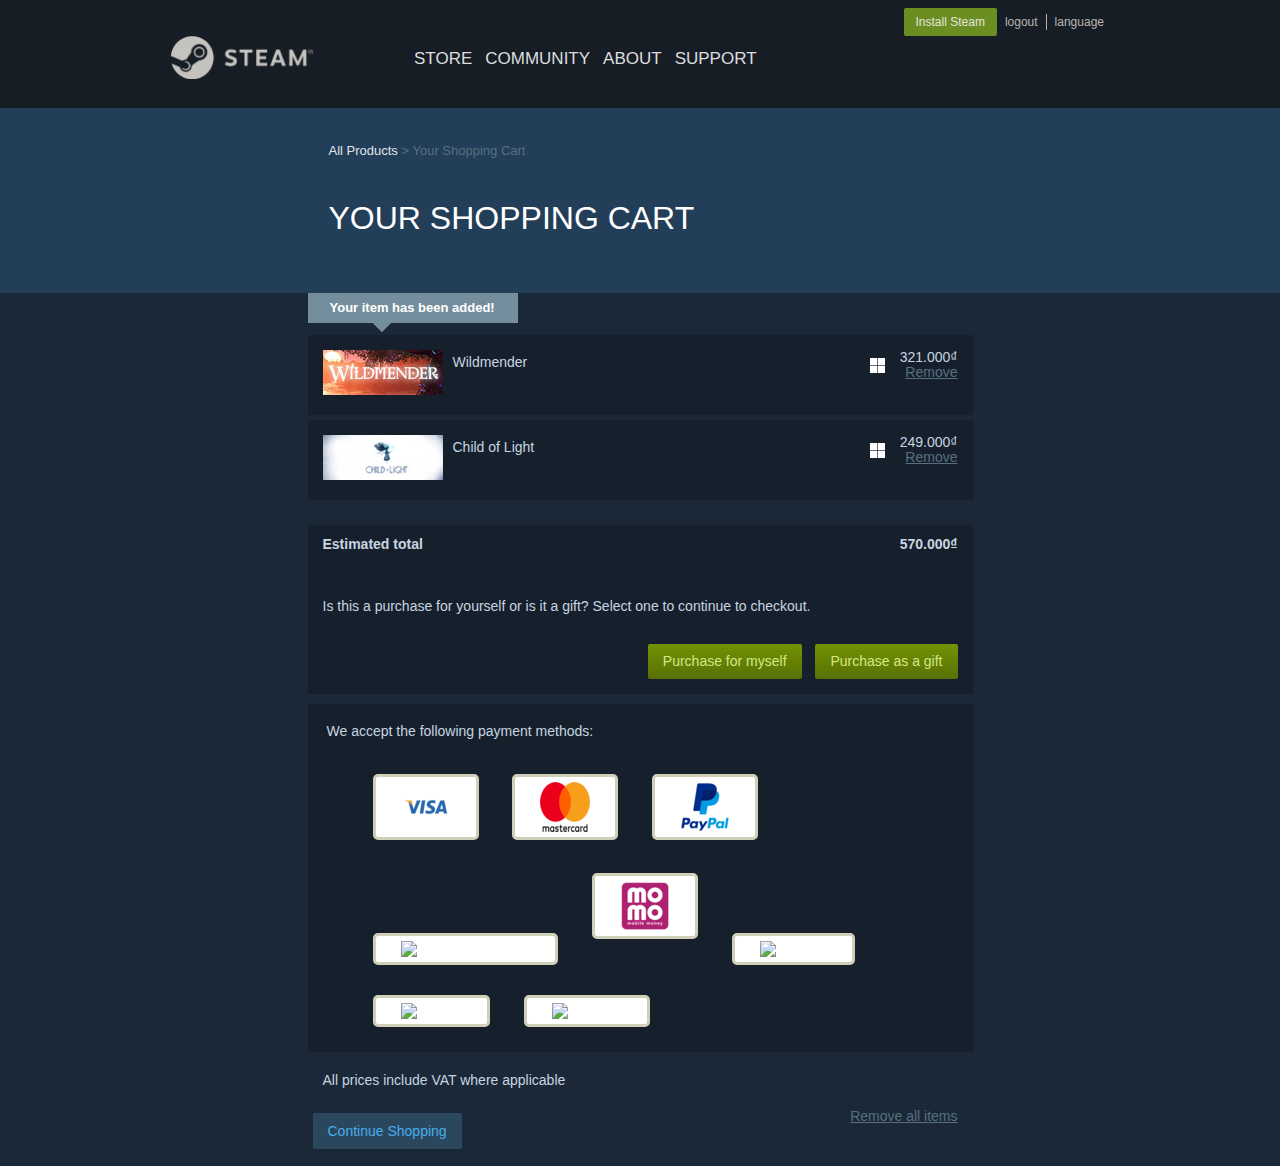
==== cart.html @ ac9cc778 "Add responsive design to Cart" ====
<!DOCTYPE html>
<html lang="en">
    <head>
        <meta charset="UTF-8">
        <meta name="viewport" content="width=device-width, initial-scale=1.0">
        <title>Cart page</title>
        <link rel="stylesheet" href="./assets/styles/reset.css">
        <link rel="stylesheet" href="./assets/styles/cart-style.css">
        <link rel="stylesheet" href="https://store.cloudflare.steamstatic.com/public/shared/css/motiva_sans.css?v=2C1Oh9QFVTyK&amp;l=english&amp;_cdn=cloudflare" type="text/css">
        <script src="./assets/src/scripts.js"></script>
    </head>
    <body>
        <header class="header">
            <!-- Global header -->
            <div class="global-header">
                <div class="container">
                    <div class="global-header-wrap">
                        <!-- Global header logo -->
                        <a href="/"><img src="assets/images/logo.png" alt="steam-logo" class="global-header__logo"/></a>
                        <!-- Header More -->
                        <button class="header-more js-toggle" toggle-target="#global-nav">
                            <img src="./assets/images/header_menu_hamburger.png" alt=""/>
                        </button>
                        <!-- Global header nav -->
                        <nav class="global-nav hide" id="global-nav">
                            <ul class="global-nav-list">
                                <!-- Store item -->
                                <li class="global-nav-item mobile">
                                    <a class="global-nav-item__header" href="#">LOGOUT</a>
                                </li>
                
                                <li class="global-nav-item">
                                    <a class="global-nav-item__header" href="#">STORE</a>
                                    <ul class="global-nav-submenu">
                                        <li><a class="global-nav-submenu-item" href="">Home</a></li>
                                        <li><a class="global-nav-submenu-item" href="">Discovery Queue</a></li>
                                        <li><a class="global-nav-submenu-item" href="">Wishlist</a></li>
                                        <li><a class="global-nav-submenu-item" href="">Points Shop</a></li>
                                        <li><a class="global-nav-submenu-item" href="">News</a></li>
                                        <li><a class="global-nav-submenu-item" href="">Stats</a></li>
                                    </ul>
                                </li>
                
                                <!-- Community item -->
                                <li class="global-nav-item">
                                    <a class="global-nav-item__header" href="#">COMMUNITY</a>
                                    <ul class="global-nav-submenu">
                                        <li><a class="global-nav-submenu-item" href="">Home</a></li>
                                        <li><a class="global-nav-submenu-item" href="">Discussion</a></li>
                                        <li><a class="global-nav-submenu-item" href="">Work Shop</a></li>
                                        <li><a class="global-nav-submenu-item" href="">Market</a></li>
                                        <li><a class="global-nav-submenu-item" href="">Broadcasts</a></li>
                                    </ul>
                                </li>
                
                                <!-- About item -->
                                <li class="global-nav-item"><a class="global-nav-item__header" href="#">ABOUT</a></li>
                
                                <!-- Support item -->
                                <li class="global-nav-item"><a class="global-nav-item__header" href="#">SUPPORT</a></li>
                            </ul>
                        </nav>
                        <div class="navbar__overlay js-toggle" toggle-target="#global-nav"></div>
            
                        <!-- Global header action  -->
                        <div class="global-header-action">
                            <div class="global-header-action-container">
                                <a class="global-header__install-btn global-header__btn" href="#">
                                    <i class="fa fa-download"></i> Install Steam
                                </a>
                                <a class="global-header__login-btn global-header__btn" href="#">logout</a>
                                <button class="global-header__language-btn global-header__btn">
                                    language <i class="fa fa-caret-down"></i>
                                </button>
                            </div>
                            <!-- <div class="language-popup">
                                <a class="language-popup-compoents" href=""
                                >简体中文 (Simplified Chinese)</a
                                >
                                <a class="language-popup-compoents" href=""
                                >日本語 (Japanese)</a
                                >
                                <a class="language-popup-compoents" href=""
                                >Русский (Russian)</a
                                >
                                <a class="language-popup-compoents" href=""
                                >Tiếng Việt (Vietnamese)</a
                                >
                            </div> -->
                        </div>
                    </div>
                </div>
            </div>
        </header>

        <main>
            <div class="page_content_header">
                <div class="breadcrumps_page_heading">
                    <div class="breadcrumps"><a href="#">All Products</a> &gt; Your Shopping Cart</div>
                    <h2 class="page_heading">Your Shopping Cart</h2>
                </div>
            </div>
            <div class="page_content_section">
                <div class="cart_status">
                    <div class="cart_status_message_area">
                        <div class="cart_status_message">Your item has been added!</div>
                        <div class="cart_status_message_arrow"></div>
                    </div> 
                </div>
                <div style="clear: left;"></div>
                <div class="checkout_content_box">
                    <div class="cart_item_list">
                        
                        <div class="cart_item">
                            <div class="cart_item_price">
                                <div class="price">321.000₫</div>
                                <a class="remove_link" href="javascript:console.log('Remove');">Remove</a>
                            </div>
                            <div class="cart_item_img">
                                <a href="#">
                                    <img src="./assets/images/game/wildmender.jpg" alt="Wildmender">
                                </a>
                            </div>
                            <div class="cart_item_desc">
                                <div class="cart_item_platform">
                                    <span class="win_platform_img"></span>
                                </div>
                                <a href="#">Wildmender</a><br>
                            </div>
                        </div>

                        <div class="cart_item">
                            <div class="cart_item_price">
                                <div class="price">249.000₫</div>
                                <a class="remove_link" href="javascript:console.log('Remove');">Remove</a>
                            </div>
                            <div class="cart_item_img">
                                <a href="#">
                                    <img src="./assets/images/game/child-of-light.jpg" alt="Child of Light">
                                </a>
                            </div>
                            <div class="cart_item_desc">
                                <div class="cart_item_platform">
                                    <span class="win_platform_img"></span>
                                </div>
                                <a href="#">Child of Light</a><br>
                            </div>
                        </div>

                    </div>
                    <div class="purchase_section">
                        <div class="cart_total">
                            <div class="cart_estimated_total_text">Estimated total</div>
                            <div id="cart_estimated_total" class="price">570.000₫</div>
                        </div>
                        <div class="cart_purchase_desc">
                            Is this a purchase for yourself or is it a gift? Select one to continue to checkout.
                        </div>
                        <div class="cart_purchase_button">
                            <a id="myself_purchase_button" href="javascript:console.log('Purchase');">
                                <span>Purchase for myself</span>
                            </a>
                            <a id="gift_purchase_button" href="javascript:console.log('Purchase');">
                                <span>Purchase as a gift</span>
                            </a>
                        </div>
                    </div>
                    <div class="payment_methods_section">
                        <div class="payment_methods_desc">We accept the following payment methods:</div>
                        <div class="payment_methods_img">
                            <img src="./assets/images/visa-logo.png" alt="Visa">
                            <img src="./assets/images/mastercard-logo.png" alt="Mastercard">
                            <img src="./assets/images/paypal-logo.png" alt="PayPal">
                            <img src="./assets/images/american-express-logo.png" alt="American Express">
                            <img src="./assets/images/momo-logo.png" alt="MoMo">
                            <img src="./assets/images/zalopay-logo.png" alt="ZaloPay">
                            <img src="./assets/images/vnpay-logo.png" alt="VNPAY">
                            <img src="./assets/images/discover-logo.png" alt="Discover">
                        </div>
                    </div>
                    <div class="cart_side_desc">All prices include VAT where applicable</div>
                    <div class="continue_shopping">
                        <a id="continue_shopping_button" href="#"><span>Continue Shopping</span></a>
                        <a class="remove_link" href="javascript:console.log('Remove');">Remove all items</a>
                    </div>
                </div>
            </div>
        </main>
    </body>
</html>
---- assets/styles/cart-style.css ----
* {
    box-sizing: border-box;
    -webkit-tap-highlight-color: rgba(0, 0, 0, 0);
    -webkit-tap-highlight-color: transparent;
}

:root {
    --primary-color: #1999ff;
    --background-color: #181a21;
    --primary-btn: linear-gradient(90deg, #06bfff 0%, #2d73ff 100%);
    --primary-btn-hover: linear-gradient(90deg, #06bfff 30%, #2d73ff 100%);
  
    --gradient-right: rgba(109, 38, 44, 0.301);
    --gradient-left: rgba(50, 255, 193, 0.103);
    --gradient-background: rgba(34, 35, 48, 0.93);
    --gradient-background-right: rgba(109, 38, 44, 0);
    --gradient-background-left: rgba(50, 255, 193, 0.103);
    --color-showcase-header: rgba(43, 45, 68, 0.93);
    --gradient-showcase-header-left: rgba(115, 173, 184, 0.247);
    --btn-background: rgba(43, 52, 68);
    --btn-background-hover: rgb(53, 62, 78);
    --btn-outline: rgb(93, 102, 118);
  
    --header-background: #171d25;
    --main-background: #1b2838;
    --category-cover: rgba(255, 255, 255, 0.2);
    --white-text: #fff;
    --global-header-active: rgb(26, 159, 255);
}

@font-face {
    font-family: "Motiva Sans";
    src: url("../fonts/MotivaSans/MotivaSans-Regular.woff");
}

html {
    font-size: 62.5%;
}

body {
    background-color: #1b2838;
    color: #ffffff;
    font-family: "Motiva Sans", sans-serif;
    font-size: 1.4rem;
    margin: 0;
    padding: 0;
    border: 0;
    width: 100%;
    @media screen and (max-width: 700px) {
        min-width: 700px;
    }
}

ol, ul {
  list-style: none;
}

button {
    outline: none;
    background: transparent;
    border: none;
}

.container {
    width: 940px;
    max-width: calc(100% - 48px);
    margin-left: auto;
    margin-right: auto;
  
    @media screen and (max-width: 912px) {
      max-width: 100%;
    }
}

@keyframes rotation {
    0% {
      transform: rotate(0deg);
    }
    100% {
      transform: rotate(360deg);
    }
}

/* Header */

.mobile {
    display: none;
    @media screen and (max-width: 912px) {
      display: block;
    }
}

/* Global Header */

.global-header {
    position: relative;
    top: 0;
    left: 0;
    right: 0;
    background-color: rgb(23, 29, 37);
    @media screen and (max-width: 912px) {
      box-shadow: 0 0 7px 0 rgba(0, 0, 0, 0.75);
      overflow: hidden;
    }
}

.header-more {
    display: none;
    position: absolute;
    top: 20px;
    left: 13px;
    width: 36px;
    height: 31px;
    @media screen and (max-width: 912px) {
      display: block;
    }
}

.header-more img {
    width: 100%;
    height: 100%;
    object-fit: cover;
}

.global-header-wrap {
    padding: 35px 0 25px;
    position: relative;
    display: flex;
    align-items: center;
    column-gap: 60px;
    @media screen and (max-width: 912px) {
      padding: 13px 8px;
      box-shadow: 0 0 7px 0 rgba(0, 0, 0, 0.75);
      display: flex;
      justify-content: center;
    }
}

.global-header-wrap a {
    text-decoration: none;
}

/* Logo */

.global-header__logo {
    width: 144px;
}

/* Global nav */

.global-nav {
    transition: left 0.5s, right 0.5s;
    @media screen and (max-width: 912px) {
      font-family: sans-serif;
      font-size: 2.2rem;
      overflow: hidden;
      text-overflow: ellipsis;
      white-space: nowrap;
      line-height: 2.5em;
      text-decoration: none;
      cursor: pointer;
      color: #bdbdbd;
      font-weight: 200;
      translate: -100%;
      box-shadow: 0 0 7px 0 rgba(0, 0, 0, 0.75);
      position: fixed;
      top: 0;
      left: 0;
      bottom: 0;
      width: 280px;
      z-index: 9;
      background: #171a21;
      transition: translate 0.5s;
      text-transform: capitalize;
    }
}

.navbar__overlay {
    visibility: hidden;
    opacity: 0;
    transition: opacity, visibility;
    transition-duration: 0.5s;
  
    @media screen and (max-width: 912px) {
      position: fixed;
      inset: 0;
      z-index: 8;
      background: rgba(0, 0, 0, 0.4);
    }
}

.global-nav.show {
    translate: 0;
}

.global-nav.show ~ .navbar__overlay {
    visibility: visible;
    opacity: 1;
}

.global-nav-list {
    display: flex;
    column-gap: 13px;
    @media screen and (max-width: 912px) {
      flex-direction: column;
    }
}

.global-nav-item {
    position: relative;
    @media screen and (max-width: 912px) {
      border-top: 1px solid #2f3138;
      border-bottom: 1px solid #000000;
      padding: 0 12px;
    }
}

.global-nav-item__header {
    padding: 5px 0;
    color: #dcdedf;
    text-decoration: none;
    font-weight: 500;
    font-size: 1.7rem;
}

.global-nav-item:hover .global-nav-item__header {
    color: var(--global-header-active);
    text-decoration: underline solid 3px;
}

.global-nav-submenu {
    min-width: 130px;
    background-color: rgb(61, 68, 80);
    position: absolute;
    top: 21px;
    visibility: hidden;
    opacity: 0;
    transition: opacity 0.1s ease;
}

.global-nav-item:hover .global-nav-submenu {
    opacity: 1;
    visibility: visible;
    z-index: 10;
}

.global-nav-submenu-item {
    display: block;
    color: rgb(201, 198, 198);
    font-weight: 400;
    font-size: 1.2rem;
    padding: 6px 15px;
}

.global-nav-submenu-item:hover {
    background-color: rgb(201, 198, 198);
    color: rgb(61, 68, 80);
}

/* Action group */

.global-header-action {
    @media screen and (max-width: 912px) {
      display: none;
    }
}

.global-header-action-container {
    position: absolute;
    top: 8px;
    right: 0;
    display: flex;
    align-items: center;
    gap: 8px;
}

.global-header__btn {
    color: #b8b6b4;
    font-size: 1.2rem;
}

.global-header__install-btn {
    background-color: olivedrab;
    color: #e5e4dc;
    padding: 7px 12px;
    border-radius: 2px;
}

.global-header__language-btn {
    background-color: transparent;
    outline: none;
    border: none;
    border-left: 1px solid #b8b6b4;
    padding-left: 8px;
    cursor: pointer;
}

.global-header__btn:hover {
    color: var(--white-text);
}
  
.global-header__install-btn:hover {
    background-color: rgb(122, 163, 40);
}

.language-popup {
    display: none;
}


/* Main */

.page_content_header {
    background-color: #223e59;
    width: 100%;
    display: flex;
    flex-direction: column;
}

.breadcrumps_page_heading {
    margin: 0px auto;
    width: 663px;
    padding: 20px 20px;
}

.page_content_section {
    width: 100%;
    height: auto;
    display: flex;
    flex-direction: column;
}

.breadcrumps {
    color: #56707f;
    font-size: 1.3rem;
    font-weight: normal;
    padding: 15px 0px;
}

.breadcrumps a:link, .breadcrumps a:visited {
    color: #e1e5e8;
    text-decoration: none;
}

.breadcrumps a:hover, .breadcrumps a:active {
    color: #ffffff;
}

h2.page_heading {
    color: #ffffff;
    font-size: 32px;
    font-weight: normal;
    text-transform: uppercase;
    padding-bottom: 10px;
}

.cart_status {
    margin: 0px auto;
    max-width: 705px;  
}

.cart_status_message_area {
    position: relative;
    height: 30px;
    width: 210px;
    margin-right: 475px;
    margin-left: 20px;
}

.cart_status_message {
    color: #ffffff;
    font-size: 1.3rem;
    font-weight: bold;
    line-height: 30px;
    background-color: #758e9d;
    padding: 0px 22px;
}

.cart_status_message_arrow {
    position: absolute;
    background-image: url("../images/cart-status-message-arrow.png");
    background-repeat: no-repeat;
    left: 0px;
    right: 0px;
    bottom: -9px;
    height: 9px;
    width: 18px;
    margin-left: 65px;
}

.checkout_content_box {
    margin: 12px auto;
    max-width: 705px;
}

.cart_item_list {
    color: #c7d5e0;
}

.cart_item {
    min-height: 80px;
    line-height: 15px;
    padding: 0px 5px;
    margin: 0px 20px 5px;
    background-color: #16202d;
}

.cart_item_img {
    width: 120px;
    height: 60px;
    float: left;
    margin: 15px 20px 0px 0px;
    padding-left: 10px;
    border-style: none;
}

.cart_item_desc { 
    padding-top: 20px;
}

.cart_item_desc a:link, .cart_item_desc a:visited {
    color: #c7d5e0;
    text-decoration: none;
}

.cart_item_platform {
    float: right;
}

span.win_platform_img {
    background-image: url("../images/win-platform-icon.png");
    background-repeat: no-repeat;
    display: inline-block;
    width: 18px;
    height: 18px;
    margin-right: 15px;
}

.cart_item_price {
    float: right;
    text-align: right;
    padding-top: 15px;
    margin-right: 10px;
}

.remove_link:link, .remove_link:visited {
    float: right;
    text-align: right;
    color: #56707f;
}

.remove_link:hover, .remove_link:active {
    color: #2390e8;
}

.purchase_section {
    position: relative;
    color: #ffffff;
    line-height: 15px;
    margin: 10px 20px 5px 20px;
    background-color: #16202d;
}

.cart_total {
    margin-top: 25px;
    padding-bottom: 20px;
    color: #c7d5e0;
    font-weight: bold;
}

.cart_estimated_total_text {
    padding: 12px 0px 0px 15px;
}

#cart_estimated_total {
    text-align: right;
    padding: 0px 15px 12px 0px;
    margin-top: -15px;
}

.cart_purchase_desc {
    color: #c7d5e0;
    padding: 15px 0px 15px 15px;
}

.cart_purchase_button {
    text-align: right;
    padding: 10px 10px 10px 0px;
    margin-bottom: 10px;
}

#myself_purchase_button, #gift_purchase_button {
    display: inline-block;
    border: none;
    border-radius: 2px;
    padding: 10px 15px;
    margin: 5px;
    background: linear-gradient(to bottom, #739204, #587004);
    color: #d2e885;
    text-decoration: none;
}

#myself_purchase_button:hover, #gift_purchase_button:hover {
    background: linear-gradient(to bottom, #9ec807, #708d05);
    color: #ffffef;
}

.cart_side_desc {
    color: #c7d5e0;
    margin: 20px;
    padding-left: 15px;
}

.continue_shopping {
    margin: 0px 20px;
    padding-right: 15px;
}

#continue_shopping_button {
    display: inline-block;
    border: none;
    border-radius: 2px;
    padding: 10px 15px;
    margin: 5px;
    background-color: #2b475e;
    color: #48aeec;
    text-decoration: none;
}

#continue_shopping_button:hover {
    background-color: #5daedd;
    color: #ffffef;
}

.payment_methods_section {
    margin: 10px 20px 5px 20px;
    background-color: #16202d;
}

.payment_methods_desc {
    color: #c7d5e0;
    padding: 19px 0px 0px 19px;
}

.payment_methods_img {
    padding: 10px 50px;
    margin: 10px 0px;
}

.payment_methods_img img {
    display: inline-block;
    border: 3px solid #d0d0b8;
    border-radius: 5px;
    margin: 15px;
    padding: 5px 25px;
    background-color: #ffffff;
}
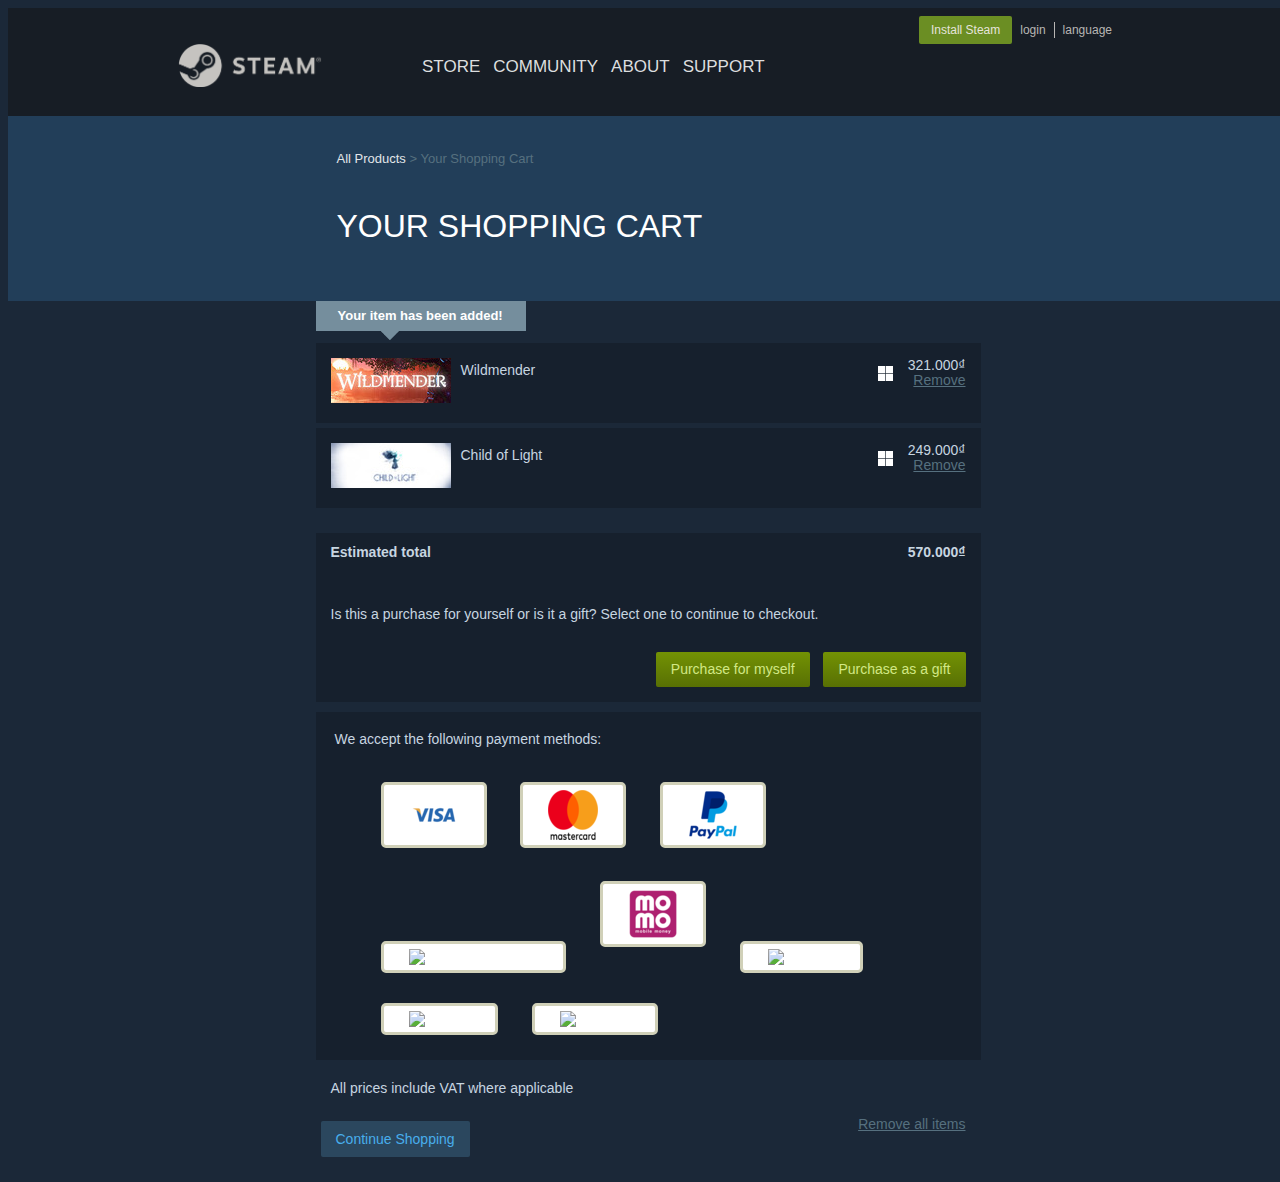
==== commit 633d3067: "Load header template in Cart" ====
--- a/cart.html
+++ b/cart.html
@@ -10,89 +10,11 @@
         <script src="./assets/src/scripts.js"></script>
     </head>
     <body>
-        <header class="header">
-            <!-- Global header -->
-            <div class="global-header">
-                <div class="container">
-                    <div class="global-header-wrap">
-                        <!-- Global header logo -->
-                        <a href="/"><img src="assets/images/logo.png" alt="steam-logo" class="global-header__logo"/></a>
-                        <!-- Header More -->
-                        <button class="header-more js-toggle" toggle-target="#global-nav">
-                            <img src="./assets/images/header_menu_hamburger.png" alt=""/>
-                        </button>
-                        <!-- Global header nav -->
-                        <nav class="global-nav hide" id="global-nav">
-                            <ul class="global-nav-list">
-                                <!-- Store item -->
-                                <li class="global-nav-item mobile">
-                                    <a class="global-nav-item__header" href="#">LOGOUT</a>
-                                </li>
-                
-                                <li class="global-nav-item">
-                                    <a class="global-nav-item__header" href="#">STORE</a>
-                                    <ul class="global-nav-submenu">
-                                        <li><a class="global-nav-submenu-item" href="">Home</a></li>
-                                        <li><a class="global-nav-submenu-item" href="">Discovery Queue</a></li>
-                                        <li><a class="global-nav-submenu-item" href="">Wishlist</a></li>
-                                        <li><a class="global-nav-submenu-item" href="">Points Shop</a></li>
-                                        <li><a class="global-nav-submenu-item" href="">News</a></li>
-                                        <li><a class="global-nav-submenu-item" href="">Stats</a></li>
-                                    </ul>
-                                </li>
-                
-                                <!-- Community item -->
-                                <li class="global-nav-item">
-                                    <a class="global-nav-item__header" href="#">COMMUNITY</a>
-                                    <ul class="global-nav-submenu">
-                                        <li><a class="global-nav-submenu-item" href="">Home</a></li>
-                                        <li><a class="global-nav-submenu-item" href="">Discussion</a></li>
-                                        <li><a class="global-nav-submenu-item" href="">Work Shop</a></li>
-                                        <li><a class="global-nav-submenu-item" href="">Market</a></li>
-                                        <li><a class="global-nav-submenu-item" href="">Broadcasts</a></li>
-                                    </ul>
-                                </li>
-                
-                                <!-- About item -->
-                                <li class="global-nav-item"><a class="global-nav-item__header" href="#">ABOUT</a></li>
-                
-                                <!-- Support item -->
-                                <li class="global-nav-item"><a class="global-nav-item__header" href="#">SUPPORT</a></li>
-                            </ul>
-                        </nav>
-                        <div class="navbar__overlay js-toggle" toggle-target="#global-nav"></div>
-            
-                        <!-- Global header action  -->
-                        <div class="global-header-action">
-                            <div class="global-header-action-container">
-                                <a class="global-header__install-btn global-header__btn" href="#">
-                                    <i class="fa fa-download"></i> Install Steam
-                                </a>
-                                <a class="global-header__login-btn global-header__btn" href="#">logout</a>
-                                <button class="global-header__language-btn global-header__btn">
-                                    language <i class="fa fa-caret-down"></i>
-                                </button>
-                            </div>
-                            <!-- <div class="language-popup">
-                                <a class="language-popup-compoents" href=""
-                                >简体中文 (Simplified Chinese)</a
-                                >
-                                <a class="language-popup-compoents" href=""
-                                >日本語 (Japanese)</a
-                                >
-                                <a class="language-popup-compoents" href=""
-                                >Русский (Russian)</a
-                                >
-                                <a class="language-popup-compoents" href=""
-                                >Tiếng Việt (Vietnamese)</a
-                                >
-                            </div> -->
-                        </div>
-                    </div>
-                </div>
-            </div>
-        </header>
-
+        <header class="header" id="header"></header>
+        <script>
+            load('#header', './assets/templates/header.html');
+        </script>
+        
         <main>
             <div class="page_content_header">
                 <div class="breadcrumps_page_heading">
--- a/assets/styles/cart-style.css
+++ b/assets/styles/cart-style.css
@@ -42,12 +42,9 @@
     color: #ffffff;
     font-family: "Motiva Sans", sans-serif;
     font-size: 1.4rem;
-    margin: 0;
-    padding: 0;
-    border: 0;
     width: 100%;
-    @media screen and (max-width: 700px) {
-        min-width: 700px;
+    @media screen and (max-width: 705px) {
+        min-width: 705px;
     }
 }
 
@@ -312,7 +309,7 @@
 
 .page_content_header {
     background-color: #223e59;
-    width: 100%;
+    height: auto;
     display: flex;
     flex-direction: column;
 }
@@ -320,11 +317,10 @@
 .breadcrumps_page_heading {
     margin: 0px auto;
     width: 663px;
-    padding: 20px 20px;
+    padding: 20px 20px; 
 }
 
 .page_content_section {
-    width: 100%;
     height: auto;
     display: flex;
     flex-direction: column;
@@ -356,7 +352,7 @@
 
 .cart_status {
     margin: 0px auto;
-    max-width: 705px;  
+    max-width: 705px;
 }
 
 .cart_status_message_area {
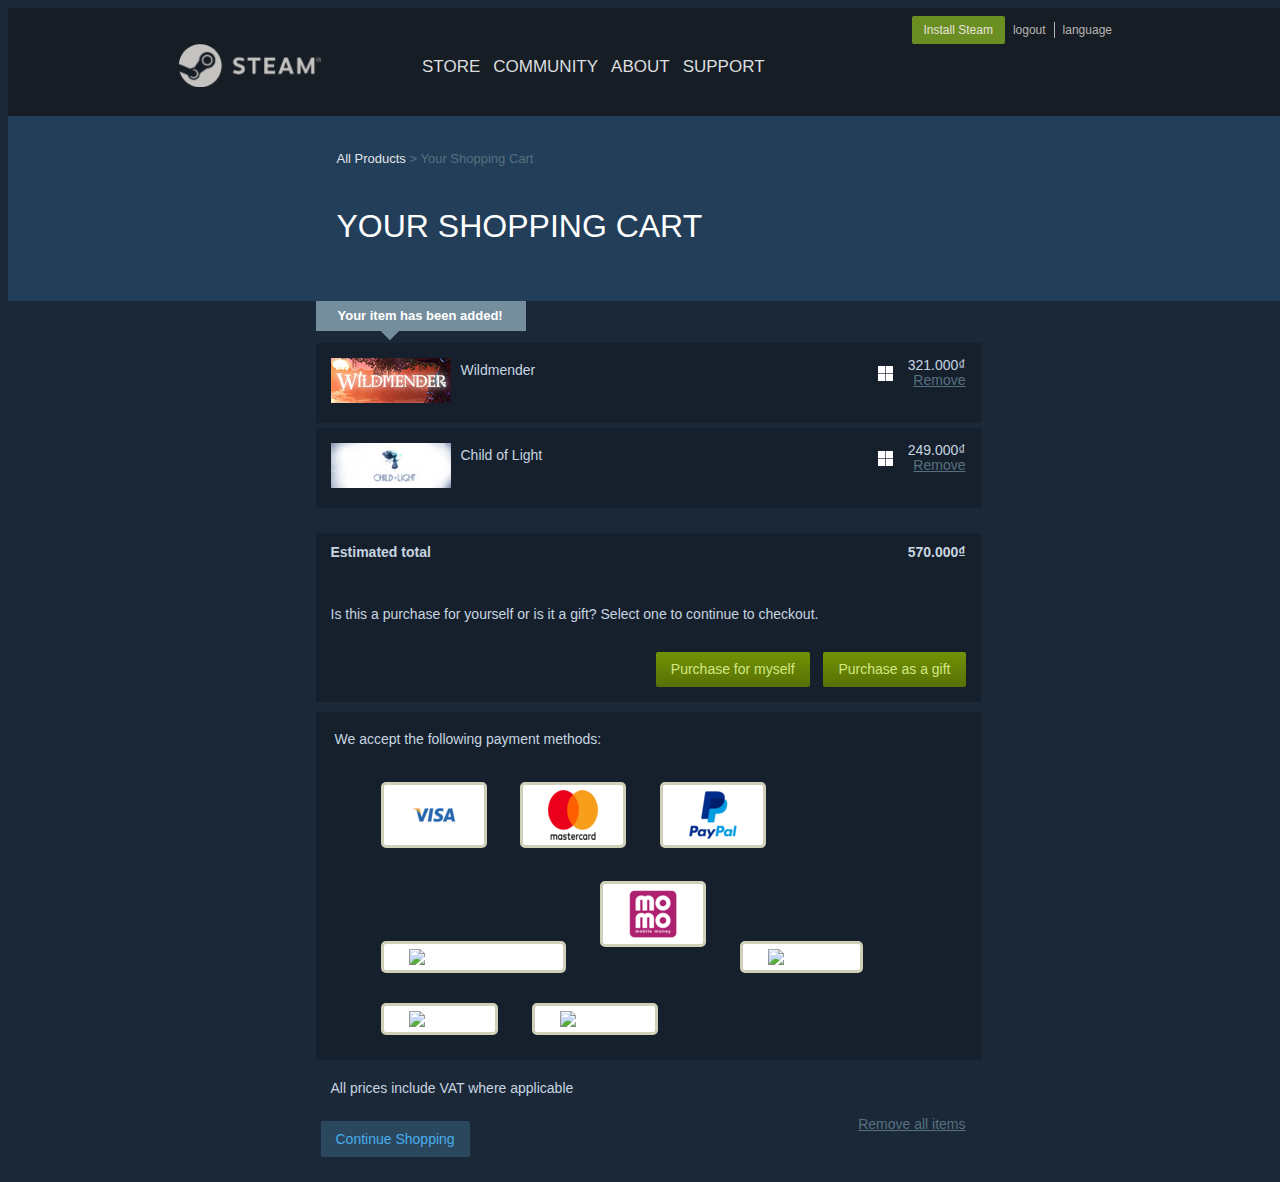
==== commit 65a75c5c: "Merge branch 'main' of https://github.com/TruongLeTrule/IE104.O11.CNCL-Group-06" ====
--- a/cart.html
+++ b/cart.html
@@ -1,112 +1,259 @@
 <!DOCTYPE html>
 <html lang="en">
-    <head>
-        <meta charset="UTF-8">
-        <meta name="viewport" content="width=device-width, initial-scale=1.0">
-        <title>Cart page</title>
-        <link rel="stylesheet" href="./assets/styles/reset.css">
-        <link rel="stylesheet" href="./assets/styles/cart-style.css">
-        <link rel="stylesheet" href="https://store.cloudflare.steamstatic.com/public/shared/css/motiva_sans.css?v=2C1Oh9QFVTyK&amp;l=english&amp;_cdn=cloudflare" type="text/css">
-        <script src="./assets/src/scripts.js"></script>
-    </head>
-    <body>
-        <header class="header" id="header"></header>
-        <script>
-            load('#header', './assets/templates/header.html');
-        </script>
-        
-        <main>
-            <div class="page_content_header">
-                <div class="breadcrumps_page_heading">
-                    <div class="breadcrumps"><a href="#">All Products</a> &gt; Your Shopping Cart</div>
-                    <h2 class="page_heading">Your Shopping Cart</h2>
+  <head>
+    <meta charset="UTF-8" />
+    <meta name="viewport" content="width=device-width, initial-scale=1.0" />
+    <title>Cart page</title>
+    <link rel="stylesheet" href="./assets/styles/reset.css" />
+    <link rel="stylesheet" href="./assets/styles/cart-style.css" />
+    <link
+      rel="stylesheet"
+      href="https://store.cloudflare.steamstatic.com/public/shared/css/motiva_sans.css?v=2C1Oh9QFVTyK&amp;l=english&amp;_cdn=cloudflare"
+      type="text/css"
+    />
+    <!-- <script src="./assets/src/scripts.js"></script> -->
+  </head>
+  <body>
+    <header class="header">
+      <!-- Global header -->
+      <div class="global-header">
+        <div class="container">
+          <div class="global-header-wrap">
+            <!-- Global header logo -->
+            <a href="/"
+              ><img
+                src="assets/images/logo.png"
+                alt="steam-logo"
+                class="global-header__logo"
+            /></a>
+            <!-- Header More -->
+            <button class="header-more js-toggle" toggle-target="#global-nav">
+              <img src="./assets/images/header_menu_hamburger.png" alt="" />
+            </button>
+            <!-- Global header nav -->
+            <nav class="global-nav hide" id="global-nav">
+              <ul class="global-nav-list">
+                <!-- Store item -->
+                <li class="global-nav-item mobile">
+                  <a class="global-nav-item__header" href="#">LOGOUT</a>
+                </li>
+
+                <li class="global-nav-item">
+                  <a class="global-nav-item__header" href="#">STORE</a>
+                  <ul class="global-nav-submenu">
+                    <li><a class="global-nav-submenu-item" href="">Home</a></li>
+                    <li>
+                      <a class="global-nav-submenu-item" href=""
+                        >Discovery Queue</a
+                      >
+                    </li>
+                    <li>
+                      <a class="global-nav-submenu-item" href="">Wishlist</a>
+                    </li>
+                    <li>
+                      <a class="global-nav-submenu-item" href="">Points Shop</a>
+                    </li>
+                    <li><a class="global-nav-submenu-item" href="">News</a></li>
+                    <li>
+                      <a class="global-nav-submenu-item" href="">Stats</a>
+                    </li>
+                  </ul>
+                </li>
+
+                <!-- Community item -->
+                <li class="global-nav-item">
+                  <a class="global-nav-item__header" href="#">COMMUNITY</a>
+                  <ul class="global-nav-submenu">
+                    <li><a class="global-nav-submenu-item" href="">Home</a></li>
+                    <li>
+                      <a class="global-nav-submenu-item" href="">Discussion</a>
+                    </li>
+                    <li>
+                      <a class="global-nav-submenu-item" href="">Work Shop</a>
+                    </li>
+                    <li>
+                      <a class="global-nav-submenu-item" href="">Market</a>
+                    </li>
+                    <li>
+                      <a class="global-nav-submenu-item" href="">Broadcasts</a>
+                    </li>
+                  </ul>
+                </li>
+
+                <!-- About item -->
+                <li class="global-nav-item">
+                  <a class="global-nav-item__header" href="#">ABOUT</a>
+                </li>
+
+                <!-- Support item -->
+                <li class="global-nav-item">
+                  <a class="global-nav-item__header" href="#">SUPPORT</a>
+                </li>
+              </ul>
+            </nav>
+            <div
+              class="navbar__overlay js-toggle"
+              toggle-target="#global-nav"
+            ></div>
+
+            <!-- Global header action  -->
+            <div class="global-header-action">
+              <div class="global-header-action-container">
+                <a
+                  class="global-header__install-btn global-header__btn"
+                  href="#"
+                >
+                  <i class="fa fa-download"></i> Install Steam
+                </a>
+                <a class="global-header__action-btn global-header__btn" href="#"
+                  >logout</a
+                >
+                <button class="global-header__language-btn global-header__btn">
+                  language <i class="fa fa-caret-down"></i>
+                </button>
+              </div>
+              <!-- <div class="language-popup">
+                                <a class="language-popup-compoents" href=""
+                                >简体中文 (Simplified Chinese)</a
+                                >
+                                <a class="language-popup-compoents" href=""
+                                >日本語 (Japanese)</a
+                                >
+                                <a class="language-popup-compoents" href=""
+                                >Русский (Russian)</a
+                                >
+                                <a class="language-popup-compoents" href=""
+                                >Tiếng Việt (Vietnamese)</a
+                                >
+                            </div> -->
+            </div>
+          </div>
+        </div>
+      </div>
+    </header>
+
+    <main>
+      <div class="page_content_header">
+        <div class="breadcrumps_page_heading">
+          <div class="breadcrumps">
+            <a href="#">All Products</a> &gt; Your Shopping Cart
+          </div>
+          <h2 class="page_heading">Your Shopping Cart</h2>
+        </div>
+      </div>
+      <div class="page_content_section">
+        <div class="cart_status">
+          <div class="cart_status_message_area">
+            <div class="cart_status_message">Your item has been added!</div>
+            <div class="cart_status_message_arrow"></div>
+          </div>
+        </div>
+        <div style="clear: left"></div>
+        <div class="checkout_content_box">
+          <div class="cart_item_list">
+            <div class="cart_item">
+              <div class="cart_item_price">
+                <div class="price">321.000₫</div>
+                <a class="remove_link" href="javascript:console.log('Remove');"
+                  >Remove</a
+                >
+              </div>
+              <div class="cart_item_img">
+                <a href="#">
+                  <img
+                    src="./assets/images/game/wildmender.jpg"
+                    alt="Wildmender"
+                  />
+                </a>
+              </div>
+              <div class="cart_item_desc">
+                <div class="cart_item_platform">
+                  <span class="win_platform_img"></span>
                 </div>
-            </div>
-            <div class="page_content_section">
-                <div class="cart_status">
-                    <div class="cart_status_message_area">
-                        <div class="cart_status_message">Your item has been added!</div>
-                        <div class="cart_status_message_arrow"></div>
-                    </div> 
+                <a href="#">Wildmender</a><br />
+              </div>
+            </div>
+
+            <div class="cart_item">
+              <div class="cart_item_price">
+                <div class="price">249.000₫</div>
+                <a class="remove_link" href="javascript:console.log('Remove');"
+                  >Remove</a
+                >
+              </div>
+              <div class="cart_item_img">
+                <a href="#">
+                  <img
+                    src="./assets/images/game/child-of-light.jpg"
+                    alt="Child of Light"
+                  />
+                </a>
+              </div>
+              <div class="cart_item_desc">
+                <div class="cart_item_platform">
+                  <span class="win_platform_img"></span>
                 </div>
-                <div style="clear: left;"></div>
-                <div class="checkout_content_box">
-                    <div class="cart_item_list">
-                        
-                        <div class="cart_item">
-                            <div class="cart_item_price">
-                                <div class="price">321.000₫</div>
-                                <a class="remove_link" href="javascript:console.log('Remove');">Remove</a>
-                            </div>
-                            <div class="cart_item_img">
-                                <a href="#">
-                                    <img src="./assets/images/game/wildmender.jpg" alt="Wildmender">
-                                </a>
-                            </div>
-                            <div class="cart_item_desc">
-                                <div class="cart_item_platform">
-                                    <span class="win_platform_img"></span>
-                                </div>
-                                <a href="#">Wildmender</a><br>
-                            </div>
-                        </div>
-
-                        <div class="cart_item">
-                            <div class="cart_item_price">
-                                <div class="price">249.000₫</div>
-                                <a class="remove_link" href="javascript:console.log('Remove');">Remove</a>
-                            </div>
-                            <div class="cart_item_img">
-                                <a href="#">
-                                    <img src="./assets/images/game/child-of-light.jpg" alt="Child of Light">
-                                </a>
-                            </div>
-                            <div class="cart_item_desc">
-                                <div class="cart_item_platform">
-                                    <span class="win_platform_img"></span>
-                                </div>
-                                <a href="#">Child of Light</a><br>
-                            </div>
-                        </div>
-
-                    </div>
-                    <div class="purchase_section">
-                        <div class="cart_total">
-                            <div class="cart_estimated_total_text">Estimated total</div>
-                            <div id="cart_estimated_total" class="price">570.000₫</div>
-                        </div>
-                        <div class="cart_purchase_desc">
-                            Is this a purchase for yourself or is it a gift? Select one to continue to checkout.
-                        </div>
-                        <div class="cart_purchase_button">
-                            <a id="myself_purchase_button" href="javascript:console.log('Purchase');">
-                                <span>Purchase for myself</span>
-                            </a>
-                            <a id="gift_purchase_button" href="javascript:console.log('Purchase');">
-                                <span>Purchase as a gift</span>
-                            </a>
-                        </div>
-                    </div>
-                    <div class="payment_methods_section">
-                        <div class="payment_methods_desc">We accept the following payment methods:</div>
-                        <div class="payment_methods_img">
-                            <img src="./assets/images/visa-logo.png" alt="Visa">
-                            <img src="./assets/images/mastercard-logo.png" alt="Mastercard">
-                            <img src="./assets/images/paypal-logo.png" alt="PayPal">
-                            <img src="./assets/images/american-express-logo.png" alt="American Express">
-                            <img src="./assets/images/momo-logo.png" alt="MoMo">
-                            <img src="./assets/images/zalopay-logo.png" alt="ZaloPay">
-                            <img src="./assets/images/vnpay-logo.png" alt="VNPAY">
-                            <img src="./assets/images/discover-logo.png" alt="Discover">
-                        </div>
-                    </div>
-                    <div class="cart_side_desc">All prices include VAT where applicable</div>
-                    <div class="continue_shopping">
-                        <a id="continue_shopping_button" href="#"><span>Continue Shopping</span></a>
-                        <a class="remove_link" href="javascript:console.log('Remove');">Remove all items</a>
-                    </div>
-                </div>
-            </div>
-        </main>
-    </body>
+                <a href="#">Child of Light</a><br />
+              </div>
+            </div>
+          </div>
+          <div class="purchase_section">
+            <div class="cart_total">
+              <div class="cart_estimated_total_text">Estimated total</div>
+              <div id="cart_estimated_total" class="price">570.000₫</div>
+            </div>
+            <div class="cart_purchase_desc">
+              Is this a purchase for yourself or is it a gift? Select one to
+              continue to checkout.
+            </div>
+            <div class="cart_purchase_button">
+              <a
+                id="myself_purchase_button"
+                href="javascript:console.log('Purchase');"
+              >
+                <span>Purchase for myself</span>
+              </a>
+              <a
+                id="gift_purchase_button"
+                href="javascript:console.log('Purchase');"
+              >
+                <span>Purchase as a gift</span>
+              </a>
+            </div>
+          </div>
+          <div class="payment_methods_section">
+            <div class="payment_methods_desc">
+              We accept the following payment methods:
+            </div>
+            <div class="payment_methods_img">
+              <img src="./assets/images/visa-logo.png" alt="Visa" />
+              <img src="./assets/images/mastercard-logo.png" alt="Mastercard" />
+              <img src="./assets/images/paypal-logo.png" alt="PayPal" />
+              <img
+                src="./assets/images/american-express-logo.png"
+                alt="American Express"
+              />
+              <img src="./assets/images/momo-logo.png" alt="MoMo" />
+              <img src="./assets/images/zalopay-logo.png" alt="ZaloPay" />
+              <img src="./assets/images/vnpay-logo.png" alt="VNPAY" />
+              <img src="./assets/images/discover-logo.png" alt="Discover" />
+            </div>
+          </div>
+          <div class="cart_side_desc">
+            All prices include VAT where applicable
+          </div>
+          <div class="continue_shopping">
+            <a id="continue_shopping_button" href="#"
+              ><span>Continue Shopping</span></a
+            >
+            <a class="remove_link" href="javascript:console.log('Remove');"
+              >Remove all items</a
+            >
+          </div>
+        </div>
+      </div>
+    </main>
+  </body>
 </html>
+
+<script src="./assets/src/scripts.js"></script>
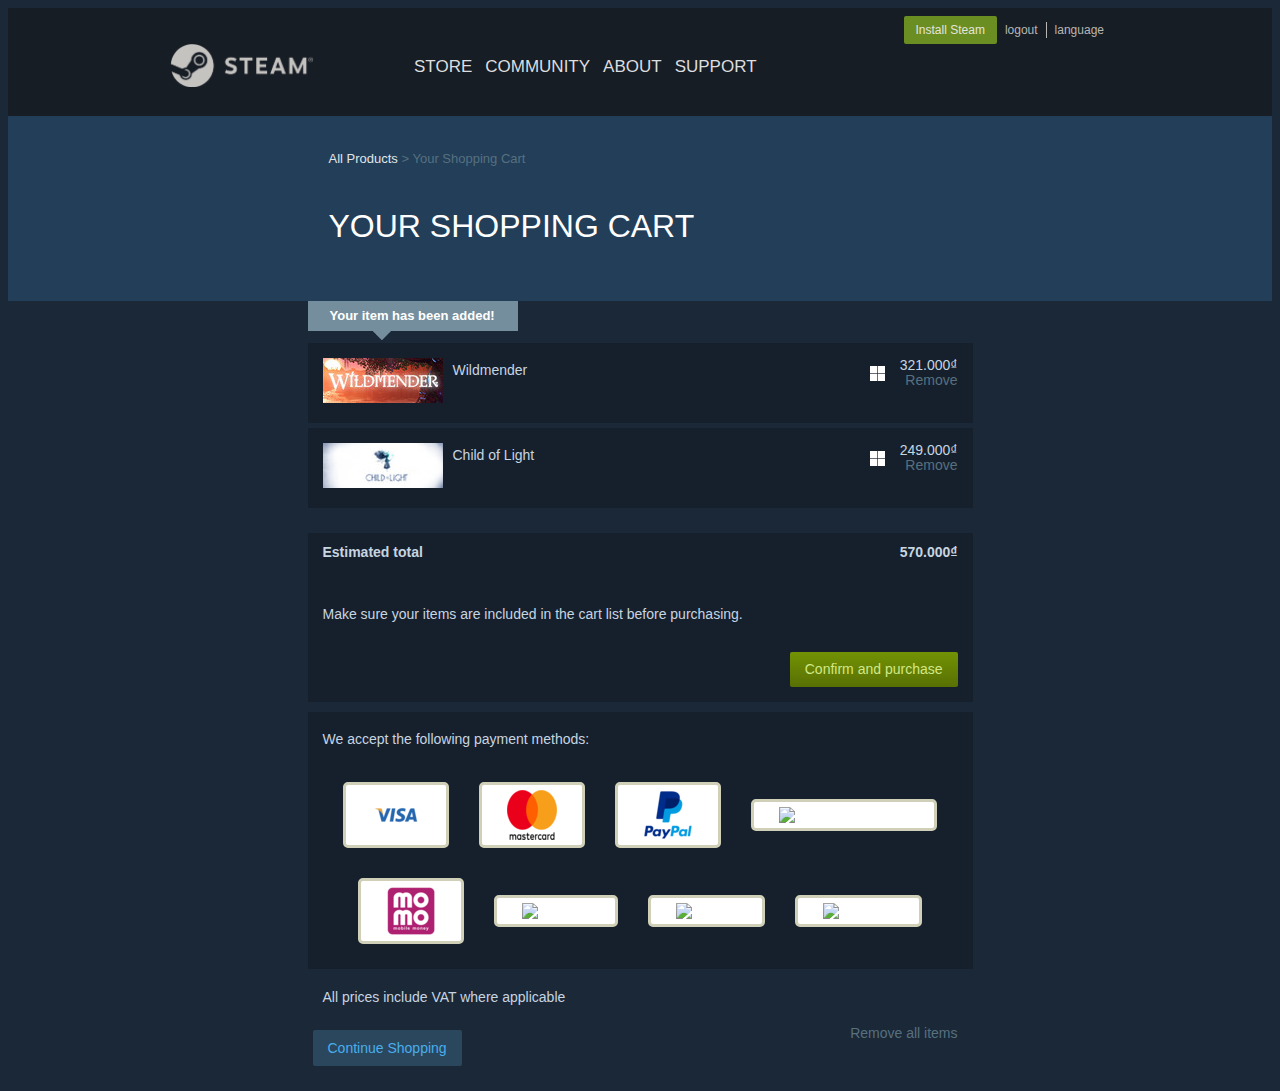
==== commit 2d044859: "Fix responsive bug in Cart" ====
--- a/cart.html
+++ b/cart.html
@@ -1,142 +1,29 @@
 <!DOCTYPE html>
 <html lang="en">
   <head>
-    <meta charset="UTF-8" />
-    <meta name="viewport" content="width=device-width, initial-scale=1.0" />
+    <meta charset="UTF-8">
+    <meta name="viewport" content="width=device-width, initial-scale=1">
     <title>Cart page</title>
-    <link rel="stylesheet" href="./assets/styles/reset.css" />
-    <link rel="stylesheet" href="./assets/styles/cart-style.css" />
+    <link rel="stylesheet" href="./assets/styles/reset.css">
+    <link rel="stylesheet" href="./assets/styles/cart-style.css">
     <link
       rel="stylesheet"
       href="https://store.cloudflare.steamstatic.com/public/shared/css/motiva_sans.css?v=2C1Oh9QFVTyK&amp;l=english&amp;_cdn=cloudflare"
       type="text/css"
-    />
-    <!-- <script src="./assets/src/scripts.js"></script> -->
+    >
+    <script src="./assets/src/scripts.js"></script>
   </head>
   <body>
-    <header class="header">
-      <!-- Global header -->
-      <div class="global-header">
-        <div class="container">
-          <div class="global-header-wrap">
-            <!-- Global header logo -->
-            <a href="/"
-              ><img
-                src="assets/images/logo.png"
-                alt="steam-logo"
-                class="global-header__logo"
-            /></a>
-            <!-- Header More -->
-            <button class="header-more js-toggle" toggle-target="#global-nav">
-              <img src="./assets/images/header_menu_hamburger.png" alt="" />
-            </button>
-            <!-- Global header nav -->
-            <nav class="global-nav hide" id="global-nav">
-              <ul class="global-nav-list">
-                <!-- Store item -->
-                <li class="global-nav-item mobile">
-                  <a class="global-nav-item__header" href="#">LOGOUT</a>
-                </li>
-
-                <li class="global-nav-item">
-                  <a class="global-nav-item__header" href="#">STORE</a>
-                  <ul class="global-nav-submenu">
-                    <li><a class="global-nav-submenu-item" href="">Home</a></li>
-                    <li>
-                      <a class="global-nav-submenu-item" href=""
-                        >Discovery Queue</a
-                      >
-                    </li>
-                    <li>
-                      <a class="global-nav-submenu-item" href="">Wishlist</a>
-                    </li>
-                    <li>
-                      <a class="global-nav-submenu-item" href="">Points Shop</a>
-                    </li>
-                    <li><a class="global-nav-submenu-item" href="">News</a></li>
-                    <li>
-                      <a class="global-nav-submenu-item" href="">Stats</a>
-                    </li>
-                  </ul>
-                </li>
-
-                <!-- Community item -->
-                <li class="global-nav-item">
-                  <a class="global-nav-item__header" href="#">COMMUNITY</a>
-                  <ul class="global-nav-submenu">
-                    <li><a class="global-nav-submenu-item" href="">Home</a></li>
-                    <li>
-                      <a class="global-nav-submenu-item" href="">Discussion</a>
-                    </li>
-                    <li>
-                      <a class="global-nav-submenu-item" href="">Work Shop</a>
-                    </li>
-                    <li>
-                      <a class="global-nav-submenu-item" href="">Market</a>
-                    </li>
-                    <li>
-                      <a class="global-nav-submenu-item" href="">Broadcasts</a>
-                    </li>
-                  </ul>
-                </li>
-
-                <!-- About item -->
-                <li class="global-nav-item">
-                  <a class="global-nav-item__header" href="#">ABOUT</a>
-                </li>
-
-                <!-- Support item -->
-                <li class="global-nav-item">
-                  <a class="global-nav-item__header" href="#">SUPPORT</a>
-                </li>
-              </ul>
-            </nav>
-            <div
-              class="navbar__overlay js-toggle"
-              toggle-target="#global-nav"
-            ></div>
-
-            <!-- Global header action  -->
-            <div class="global-header-action">
-              <div class="global-header-action-container">
-                <a
-                  class="global-header__install-btn global-header__btn"
-                  href="#"
-                >
-                  <i class="fa fa-download"></i> Install Steam
-                </a>
-                <a class="global-header__action-btn global-header__btn" href="#"
-                  >logout</a
-                >
-                <button class="global-header__language-btn global-header__btn">
-                  language <i class="fa fa-caret-down"></i>
-                </button>
-              </div>
-              <!-- <div class="language-popup">
-                                <a class="language-popup-compoents" href=""
-                                >简体中文 (Simplified Chinese)</a
-                                >
-                                <a class="language-popup-compoents" href=""
-                                >日本語 (Japanese)</a
-                                >
-                                <a class="language-popup-compoents" href=""
-                                >Русский (Russian)</a
-                                >
-                                <a class="language-popup-compoents" href=""
-                                >Tiếng Việt (Vietnamese)</a
-                                >
-                            </div> -->
-            </div>
-          </div>
-        </div>
-      </div>
-    </header>
+    <header class="header" id="header"></header>
+    <script>
+      load('#header', './assets/templates/header.html');
+    </script>
 
     <main>
       <div class="page_content_header">
         <div class="breadcrumps_page_heading">
           <div class="breadcrumps">
-            <a href="#">All Products</a> &gt; Your Shopping Cart
+            <a href="/">All Products</a> &gt; Your Shopping Cart
           </div>
           <h2 class="page_heading">Your Shopping Cart</h2>
         </div>
@@ -154,7 +41,7 @@
             <div class="cart_item">
               <div class="cart_item_price">
                 <div class="price">321.000₫</div>
-                <a class="remove_link" href="javascript:console.log('Remove');"
+                <a class="remove_link" href="#"
                   >Remove</a
                 >
               </div>
@@ -163,21 +50,21 @@
                   <img
                     src="./assets/images/game/wildmender.jpg"
                     alt="Wildmender"
-                  />
+                  >
                 </a>
               </div>
               <div class="cart_item_desc">
                 <div class="cart_item_platform">
                   <span class="win_platform_img"></span>
                 </div>
-                <a href="#">Wildmender</a><br />
+                <a href="#">Wildmender</a><br>
               </div>
             </div>
 
             <div class="cart_item">
               <div class="cart_item_price">
                 <div class="price">249.000₫</div>
-                <a class="remove_link" href="javascript:console.log('Remove');"
+                <a class="remove_link" href="#"
                   >Remove</a
                 >
               </div>
@@ -186,14 +73,14 @@
                   <img
                     src="./assets/images/game/child-of-light.jpg"
                     alt="Child of Light"
-                  />
+                  >
                 </a>
               </div>
               <div class="cart_item_desc">
                 <div class="cart_item_platform">
                   <span class="win_platform_img"></span>
                 </div>
-                <a href="#">Child of Light</a><br />
+                <a href="#">Child of Light</a><br>
               </div>
             </div>
           </div>
@@ -203,21 +90,14 @@
               <div id="cart_estimated_total" class="price">570.000₫</div>
             </div>
             <div class="cart_purchase_desc">
-              Is this a purchase for yourself or is it a gift? Select one to
-              continue to checkout.
+              Make sure your items are included in the cart list before purchasing.
             </div>
             <div class="cart_purchase_button">
               <a
                 id="myself_purchase_button"
-                href="javascript:console.log('Purchase');"
+                href="#"
               >
-                <span>Purchase for myself</span>
-              </a>
-              <a
-                id="gift_purchase_button"
-                href="javascript:console.log('Purchase');"
-              >
-                <span>Purchase as a gift</span>
+                <span>Confirm and purchase</span>
               </a>
             </div>
           </div>
@@ -226,27 +106,27 @@
               We accept the following payment methods:
             </div>
             <div class="payment_methods_img">
-              <img src="./assets/images/visa-logo.png" alt="Visa" />
-              <img src="./assets/images/mastercard-logo.png" alt="Mastercard" />
-              <img src="./assets/images/paypal-logo.png" alt="PayPal" />
+              <img src="./assets/images/visa-logo.png" alt="Visa">
+              <img src="./assets/images/mastercard-logo.png" alt="Mastercard">
+              <img src="./assets/images/paypal-logo.png" alt="PayPal">
               <img
                 src="./assets/images/american-express-logo.png"
                 alt="American Express"
-              />
-              <img src="./assets/images/momo-logo.png" alt="MoMo" />
-              <img src="./assets/images/zalopay-logo.png" alt="ZaloPay" />
-              <img src="./assets/images/vnpay-logo.png" alt="VNPAY" />
-              <img src="./assets/images/discover-logo.png" alt="Discover" />
+              >
+              <img src="./assets/images/momo-logo.png" alt="MoMo">
+              <img src="./assets/images/zalopay-logo.png" alt="ZaloPay">
+              <img src="./assets/images/vnpay-logo.png" alt="VNPAY">
+              <img src="./assets/images/discover-logo.png" alt="Discover">
             </div>
           </div>
           <div class="cart_side_desc">
             All prices include VAT where applicable
           </div>
           <div class="continue_shopping">
-            <a id="continue_shopping_button" href="#"
+            <a id="continue_shopping_button" href="/"
               ><span>Continue Shopping</span></a
             >
-            <a class="remove_link" href="javascript:console.log('Remove');"
+            <a class="remove_link" href="#"
               >Remove all items</a
             >
           </div>
@@ -256,4 +136,3 @@
   </body>
 </html>
 
-<script src="./assets/src/scripts.js"></script>
--- a/assets/styles/cart-style.css
+++ b/assets/styles/cart-style.css
@@ -42,9 +42,19 @@
     color: #ffffff;
     font-family: "Motiva Sans", sans-serif;
     font-size: 1.4rem;
-    width: 100%;
-    @media screen and (max-width: 705px) {
-        min-width: 705px;
+}
+
+@media screen and (max-width: 705px) {
+    html, body {
+        width: 100%;
+        height: 100%;
+        overflow-x: hidden;
+    }
+}
+
+@media screen and (max-width: 400px) {
+    body {
+        font-size: 1.1rem;
     }
 }
 
@@ -56,6 +66,11 @@
     outline: none;
     background: transparent;
     border: none;
+}
+
+a {
+    text-decoration: none;
+    color: inherit;
 }
 
 .container {
@@ -63,8 +78,10 @@
     max-width: calc(100% - 48px);
     margin-left: auto;
     margin-right: auto;
-  
-    @media screen and (max-width: 912px) {
+}
+
+  @media screen and (max-width: 912px) {
+    .container {
       max-width: 100%;
     }
 }
@@ -82,12 +99,107 @@
 
 .mobile {
     display: none;
-    @media screen and (max-width: 912px) {
+}
+
+@media screen and (max-width: 912px) {
+    .mobile {
       display: block;
     }
 }
 
-/* Global Header */
+/* Global header */
+.header-dropdown {
+    position: absolute;
+    z-index: 11;
+    box-shadow: 0 0 12px #000000;
+    top: calc(100% + 10px);
+    right: 0;
+    background-color: #3d4450;
+    width: 250px;
+    visibility: hidden;
+    opacity: 0;
+    transition: visibility, opacity;
+    transition-duration: 200ms;
+    user-select: none;
+    cursor: pointer;
+}
+
+.drop-down__item {
+    display: inline-block;
+    width: 100%;
+    padding: 8px 18px;
+    font-size: 13px;
+    color: #dcdedf;
+    line-height: 25px;
+}
+
+.drop-down__item:hover {
+    color: #171d25;
+    text-decoration: none;
+    background: #dcdedf;
+}
+
+.header-avatar {
+    cursor: pointer;
+    width: 32px;
+    height: 32px;
+}
+
+.global-header-action-container:hover .header-dropdown {
+    visibility: visible;
+    opacity: 1;
+}
+
+.header-name {
+    color: #ffffff;
+}
+
+.profile-info {
+    display: none;
+}
+
+.global-nav-item.logout-btn {
+    display: none;
+}
+
+.profile-nav-avatar {
+    width: 32px;
+    height: 32px;
+}
+
+@media screen and (max-width: 912px) {
+    .profile-info {
+      display: block;
+      padding: 24px 20px 12px 20px;
+      box-shadow: inset 0 -4px 8px 0 #000000;
+      background: -webkit-linear-gradient(343deg, #24313f 0%, #171a21 33%);
+      background: linear-gradient(107deg, #24313f 0%, #171a21 33%);
+    }
+
+    .global-nav-item.logout-btn {
+      display: block;
+    }
+
+    .logout-btn a {
+      display: block;
+      color: #e63e33;
+    }
+
+    .profile-inner {
+      display: flex;
+      align-items: center;
+      padding-bottom: 12px;
+      line-height: 36px;
+      overflow: hidden;
+      text-overflow: ellipsis;
+      white-space: nowrap;
+      column-gap: 20px;
+    }
+
+    .profile-nav-name {
+      color: #898989;
+    }
+}
 
 .global-header {
     position: relative;
@@ -95,7 +207,11 @@
     left: 0;
     right: 0;
     background-color: rgb(23, 29, 37);
-    @media screen and (max-width: 912px) {
+    z-index: 10;
+}
+
+@media screen and (max-width: 912px) {
+    .global-header {
       box-shadow: 0 0 7px 0 rgba(0, 0, 0, 0.75);
       overflow: hidden;
     }
@@ -108,7 +224,10 @@
     left: 13px;
     width: 36px;
     height: 31px;
-    @media screen and (max-width: 912px) {
+}
+
+@media screen and (max-width: 912px) {
+    .header-more {
       display: block;
     }
 }
@@ -125,7 +244,10 @@
     display: flex;
     align-items: center;
     column-gap: 60px;
-    @media screen and (max-width: 912px) {
+}
+
+@media screen and (max-width: 912px) {
+    .global-header-wrap {
       padding: 13px 8px;
       box-shadow: 0 0 7px 0 rgba(0, 0, 0, 0.75);
       display: flex;
@@ -133,22 +255,16 @@
     }
 }
 
-.global-header-wrap a {
-    text-decoration: none;
-}
-
 /* Logo */
-
 .global-header__logo {
     width: 144px;
 }
 
 /* Global nav */
 
-.global-nav {
-    transition: left 0.5s, right 0.5s;
-    @media screen and (max-width: 912px) {
-      font-family: sans-serif;
+@media screen and (max-width: 912px) {
+    .global-nav {
+      font-family: Sans-serif;
       font-size: 2.2rem;
       overflow: hidden;
       text-overflow: ellipsis;
@@ -158,7 +274,7 @@
       cursor: pointer;
       color: #bdbdbd;
       font-weight: 200;
-      translate: -100%;
+      transform: translate(-100%);
       box-shadow: 0 0 7px 0 rgba(0, 0, 0, 0.75);
       position: fixed;
       top: 0;
@@ -167,18 +283,20 @@
       width: 280px;
       z-index: 9;
       background: #171a21;
-      transition: translate 0.5s;
+      transition: transform 0.5s;
       text-transform: capitalize;
     }
 }
-
+ 
 .navbar__overlay {
     visibility: hidden;
     opacity: 0;
     transition: opacity, visibility;
     transition-duration: 0.5s;
-  
-    @media screen and (max-width: 912px) {
+}
+
+@media screen and (max-width: 912px) {
+    .navbar__overlay {
       position: fixed;
       inset: 0;
       z-index: 8;
@@ -187,7 +305,7 @@
 }
 
 .global-nav.show {
-    translate: 0;
+    transform: translate(0);
 }
 
 .global-nav.show ~ .navbar__overlay {
@@ -198,14 +316,20 @@
 .global-nav-list {
     display: flex;
     column-gap: 13px;
-    @media screen and (max-width: 912px) {
+}
+
+@media screen and (max-width: 912px) {
+    .global-nav-list {
       flex-direction: column;
     }
 }
 
 .global-nav-item {
     position: relative;
-    @media screen and (max-width: 912px) {
+}
+
+@media screen and (max-width: 912px) {
+    .global-nav-item {
       border-top: 1px solid #2f3138;
       border-bottom: 1px solid #000000;
       padding: 0 12px;
@@ -249,15 +373,15 @@
     padding: 6px 15px;
 }
 
-.global-nav-submenu-item:hover {
+ .global-nav-submenu-item:hover {
     background-color: rgb(201, 198, 198);
     color: rgb(61, 68, 80);
 }
 
 /* Action group */
 
-.global-header-action {
-    @media screen and (max-width: 912px) {
+@media screen and (max-width: 912px) {
+    .global-header-action {
       display: none;
     }
 }
@@ -295,7 +419,7 @@
 .global-header__btn:hover {
     color: var(--white-text);
 }
-  
+
 .global-header__install-btn:hover {
     background-color: rgb(122, 163, 40);
 }
@@ -333,6 +457,12 @@
     padding: 15px 0px;
 }
 
+@media screen and (max-width: 400px) {
+    .breadcrumps {
+        font-size: 1.1rem;
+    }
+}
+
 .breadcrumps a:link, .breadcrumps a:visited {
     color: #e1e5e8;
     text-decoration: none;
@@ -344,10 +474,16 @@
 
 h2.page_heading {
     color: #ffffff;
-    font-size: 32px;
+    font-size: 3.2rem;
     font-weight: normal;
     text-transform: uppercase;
     padding-bottom: 10px;
+}
+
+@media screen and (max-width: 400px) {
+    h2.page_heading {
+        font-size: 2rem;
+    }
 }
 
 .cart_status {
@@ -361,6 +497,12 @@
     width: 210px;
     margin-right: 475px;
     margin-left: 20px;
+}
+
+@media screen and (max-width: 400px) {
+    .cart_status_message_area {
+        width: 185px;
+    }
 }
 
 .cart_status_message {
@@ -370,6 +512,12 @@
     line-height: 30px;
     background-color: #758e9d;
     padding: 0px 22px;
+}
+
+@media screen and (max-width: 400px) {
+    .cart_status_message {
+        font-size: 1.1rem;
+    }
 }
 
 .cart_status_message_arrow {
@@ -449,6 +597,29 @@
     color: #2390e8;
 }
 
+@media screen and (max-width: 350px) {
+    .cart_item {
+        display: grid;
+        justify-content: center;
+        align-content: center;
+    }
+
+    .cart_item_img {
+        grid-area: 1 / 1 / 1 / 1;
+    }
+
+    .cart_item_desc {
+        grid-area: 2 / 1 / 2 / 1;
+        padding-top: 0px;
+        padding-left: 10px;
+    }
+
+    .cart_item_price {
+        grid-area: 3 / 1 / 3 / 1;
+        padding-top: 0px;
+    }
+}
+
 .purchase_section {
     position: relative;
     color: #ffffff;
@@ -476,7 +647,7 @@
 
 .cart_purchase_desc {
     color: #c7d5e0;
-    padding: 15px 0px 15px 15px;
+    padding: 15px;
 }
 
 .cart_purchase_button {
@@ -485,7 +656,7 @@
     margin-bottom: 10px;
 }
 
-#myself_purchase_button, #gift_purchase_button {
+#myself_purchase_button {
     display: inline-block;
     border: none;
     border-radius: 2px;
@@ -496,7 +667,7 @@
     text-decoration: none;
 }
 
-#myself_purchase_button:hover, #gift_purchase_button:hover {
+#myself_purchase_button:hover {
     background: linear-gradient(to bottom, #9ec807, #708d05);
     color: #ffffef;
 }
@@ -535,11 +706,15 @@
 
 .payment_methods_desc {
     color: #c7d5e0;
-    padding: 19px 0px 0px 19px;
+    padding: 19px 0px 0px 15px;
 }
 
 .payment_methods_img {
-    padding: 10px 50px;
+    display: flex;
+    justify-content: center;
+    align-items: center;
+    flex-wrap: wrap;
+    padding: 10px 0px;
     margin: 10px 0px;
 }
 
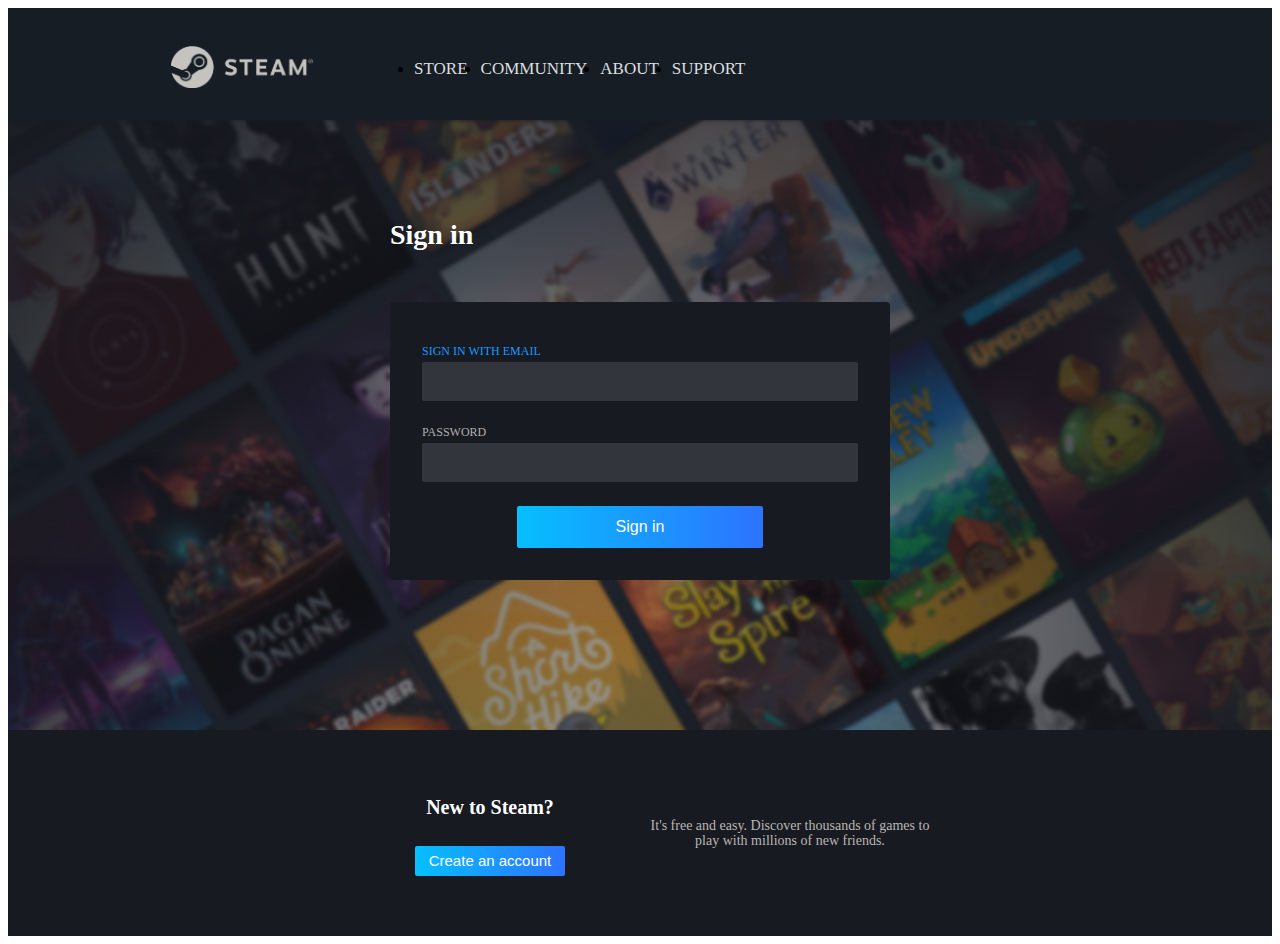
==== commit 54173917: "Merge branch 'main' of https://github.com/TruongLeTrule/IE104.O11.CNCL-Group-06" ====
--- a/cart.html
+++ b/cart.html
@@ -37,10 +37,10 @@
         </div>
         <div style="clear: left"></div>
         <div class="checkout_content_box">
-          <div class="cart_item_list">
-            <div class="cart_item">
+          <div id="cart_item_list" class="cart_item_list">
+            <!--<div class="cart_item">
               <div class="cart_item_price">
-                <div class="price">321.000₫</div>
+                <div class="price">321000₫</div>
                 <a class="remove_link" href="#"
                   >Remove</a
                 >
@@ -50,6 +50,8 @@
                   <img
                     src="./assets/images/game/wildmender.jpg"
                     alt="Wildmender"
+                    width="120"
+                    height="50"
                   >
                 </a>
               </div>
@@ -63,7 +65,7 @@
 
             <div class="cart_item">
               <div class="cart_item_price">
-                <div class="price">249.000₫</div>
+                <div class="price">249000₫</div>
                 <a class="remove_link" href="#"
                   >Remove</a
                 >
@@ -73,6 +75,8 @@
                   <img
                     src="./assets/images/game/child-of-light.jpg"
                     alt="Child of Light"
+                    width="120"
+                    height="50"
                   >
                 </a>
               </div>
@@ -82,12 +86,12 @@
                 </div>
                 <a href="#">Child of Light</a><br>
               </div>
-            </div>
+            </div>-->
           </div>
           <div class="purchase_section">
             <div class="cart_total">
               <div class="cart_estimated_total_text">Estimated total</div>
-              <div id="cart_estimated_total" class="price">570.000₫</div>
+              <div id="cart_estimated_total" class="price"><!--570000₫--></div>
             </div>
             <div class="cart_purchase_desc">
               Make sure your items are included in the cart list before purchasing.
@@ -126,13 +130,14 @@
             <a id="continue_shopping_button" href="/"
               ><span>Continue Shopping</span></a
             >
-            <a class="remove_link" href="#"
+            <a id="remove_all" class="remove_link" href="#"
               >Remove all items</a
             >
           </div>
         </div>
       </div>
     </main>
+    <script src="./assets/src/cart.js" type="module"></script>
   </body>
 </html>
 
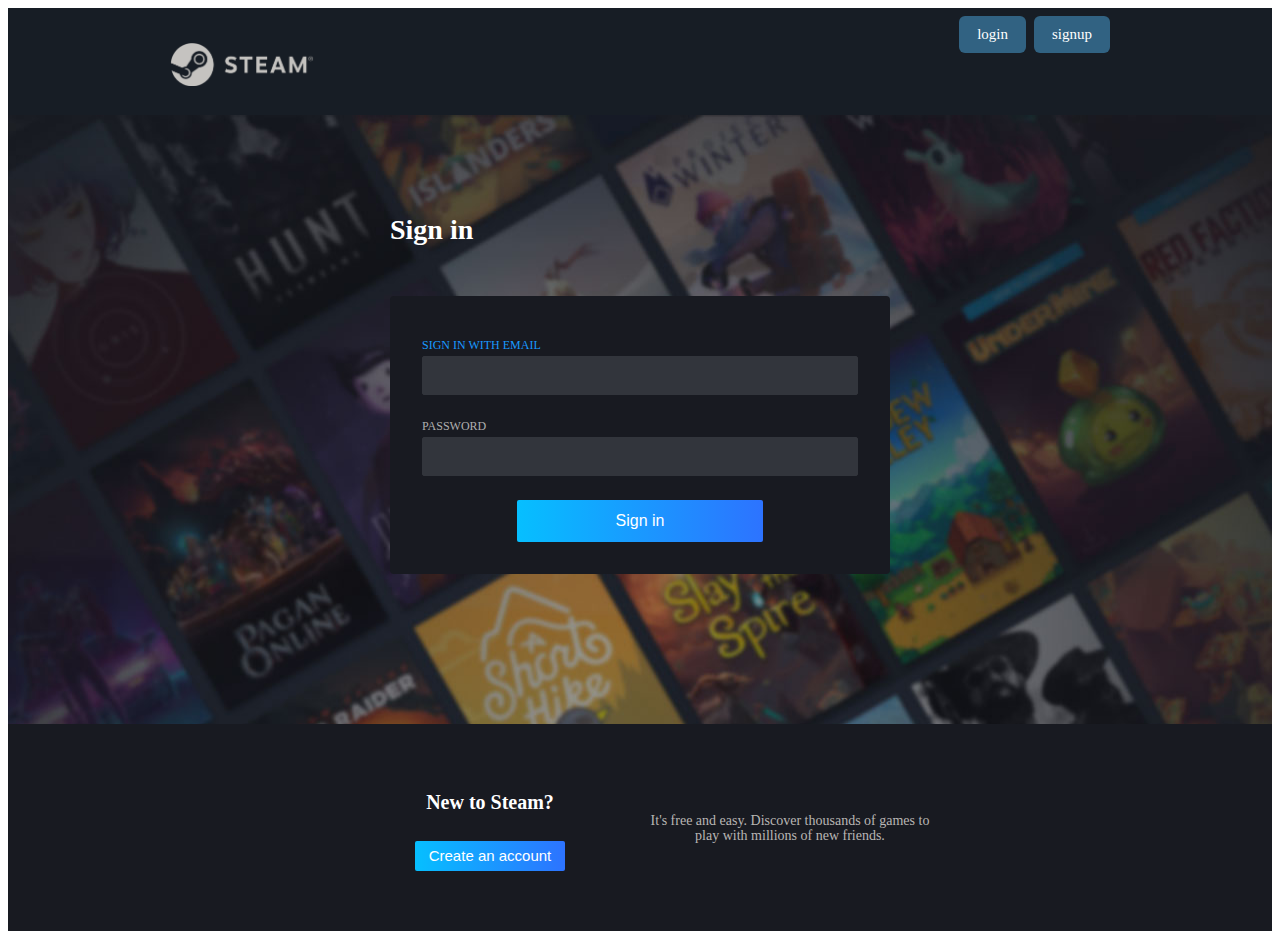
==== commit 74ff3e6e: "fix hero navbar all page" ====
--- a/cart.html
+++ b/cart.html
@@ -6,11 +6,7 @@
     <title>Cart page</title>
     <link rel="stylesheet" href="./assets/styles/reset.css">
     <link rel="stylesheet" href="./assets/styles/cart-style.css">
-    <link
-      rel="stylesheet"
-      href="https://store.cloudflare.steamstatic.com/public/shared/css/motiva_sans.css?v=2C1Oh9QFVTyK&amp;l=english&amp;_cdn=cloudflare"
-      type="text/css"
-    >
+    <link rel="stylesheet" href="https://store.cloudflare.steamstatic.com/public/shared/css/motiva_sans.css?v=2C1Oh9QFVTyK&amp;l=english&amp;_cdn=cloudflare" type="text/css">
     <script src="./assets/src/scripts.js"></script>
   </head>
   <body>
@@ -41,67 +37,64 @@
             <!--<div class="cart_item">
               <div class="cart_item_price">
                 <div class="price">321000₫</div>
-                <a class="remove_link" href="#"
-                  >Remove</a
-                >
+                <a class="remove_link" href="#">
+                  Remove
+                </a>
               </div>
               <div class="cart_item_img">
                 <a href="#">
-                  <img
-                    src="./assets/images/game/wildmender.jpg"
-                    alt="Wildmender"
-                    width="120"
-                    height="50"
-                  >
+                  <img src="./assets/images/game/wildmender.jpg" alt="Wildmender" width="120" height="50">
                 </a>
               </div>
               <div class="cart_item_desc">
                 <div class="cart_item_platform">
                   <span class="win_platform_img"></span>
                 </div>
-                <a href="#">Wildmender</a><br>
+                <a href="#">
+                  Wildmender
+                </a><br>
               </div>
             </div>
 
             <div class="cart_item">
               <div class="cart_item_price">
                 <div class="price">249000₫</div>
-                <a class="remove_link" href="#"
-                  >Remove</a
-                >
+                <a class="remove_link" href="#">
+                  Remove
+                </a>
               </div>
               <div class="cart_item_img">
                 <a href="#">
-                  <img
-                    src="./assets/images/game/child-of-light.jpg"
-                    alt="Child of Light"
-                    width="120"
-                    height="50"
-                  >
+                  <img src="./assets/images/game/child-of-light.jpg" alt="Child of Light" width="120" height="50">
                 </a>
               </div>
               <div class="cart_item_desc">
                 <div class="cart_item_platform">
                   <span class="win_platform_img"></span>
                 </div>
-                <a href="#">Child of Light</a><br>
+                <a href="#">
+                  Child of Light
+                </a><br>
               </div>
             </div>-->
           </div>
           <div class="purchase_section">
             <div class="cart_total">
-              <div class="cart_estimated_total_text">Estimated total</div>
-              <div id="cart_estimated_total" class="price"><!--570000₫--></div>
+              <div class="cart_estimated_total_text">
+                Estimated total
+              </div>
+              <div id="cart_estimated_total" class="price">
+                <!--570000₫-->
+              </div>
             </div>
             <div class="cart_purchase_desc">
               Make sure your items are included in the cart list before purchasing.
             </div>
             <div class="cart_purchase_button">
-              <a
-                id="myself_purchase_button"
-                href="#"
-              >
-                <span>Confirm and purchase</span>
+              <a id="myself_purchase_button" href="#">
+                <span>
+                  Confirm and purchase
+                </span>
               </a>
             </div>
           </div>
@@ -113,10 +106,7 @@
               <img src="./assets/images/visa-logo.png" alt="Visa">
               <img src="./assets/images/mastercard-logo.png" alt="Mastercard">
               <img src="./assets/images/paypal-logo.png" alt="PayPal">
-              <img
-                src="./assets/images/american-express-logo.png"
-                alt="American Express"
-              >
+              <img src="./assets/images/american-express-logo.png" alt="American Express">
               <img src="./assets/images/momo-logo.png" alt="MoMo">
               <img src="./assets/images/zalopay-logo.png" alt="ZaloPay">
               <img src="./assets/images/vnpay-logo.png" alt="VNPAY">
@@ -127,12 +117,14 @@
             All prices include VAT where applicable
           </div>
           <div class="continue_shopping">
-            <a id="continue_shopping_button" href="/"
-              ><span>Continue Shopping</span></a
-            >
-            <a id="remove_all" class="remove_link" href="#"
-              >Remove all items</a
-            >
+            <a id="continue_shopping_button" href="/">
+              <span>
+                Continue Shopping
+              </span>
+            </a>
+            <a id="remove_all" class="remove_link" href="#">
+              Remove all items
+            </a>
           </div>
         </div>
       </div>
--- a/assets/styles/cart-style.css
+++ b/assets/styles/cart-style.css
@@ -80,9 +80,9 @@
     margin-right: auto;
 }
 
-  @media screen and (max-width: 912px) {
+@media screen and (max-width: 912px) {
     .container {
-      max-width: 100%;
+        max-width: 100%;
     }
 }
 
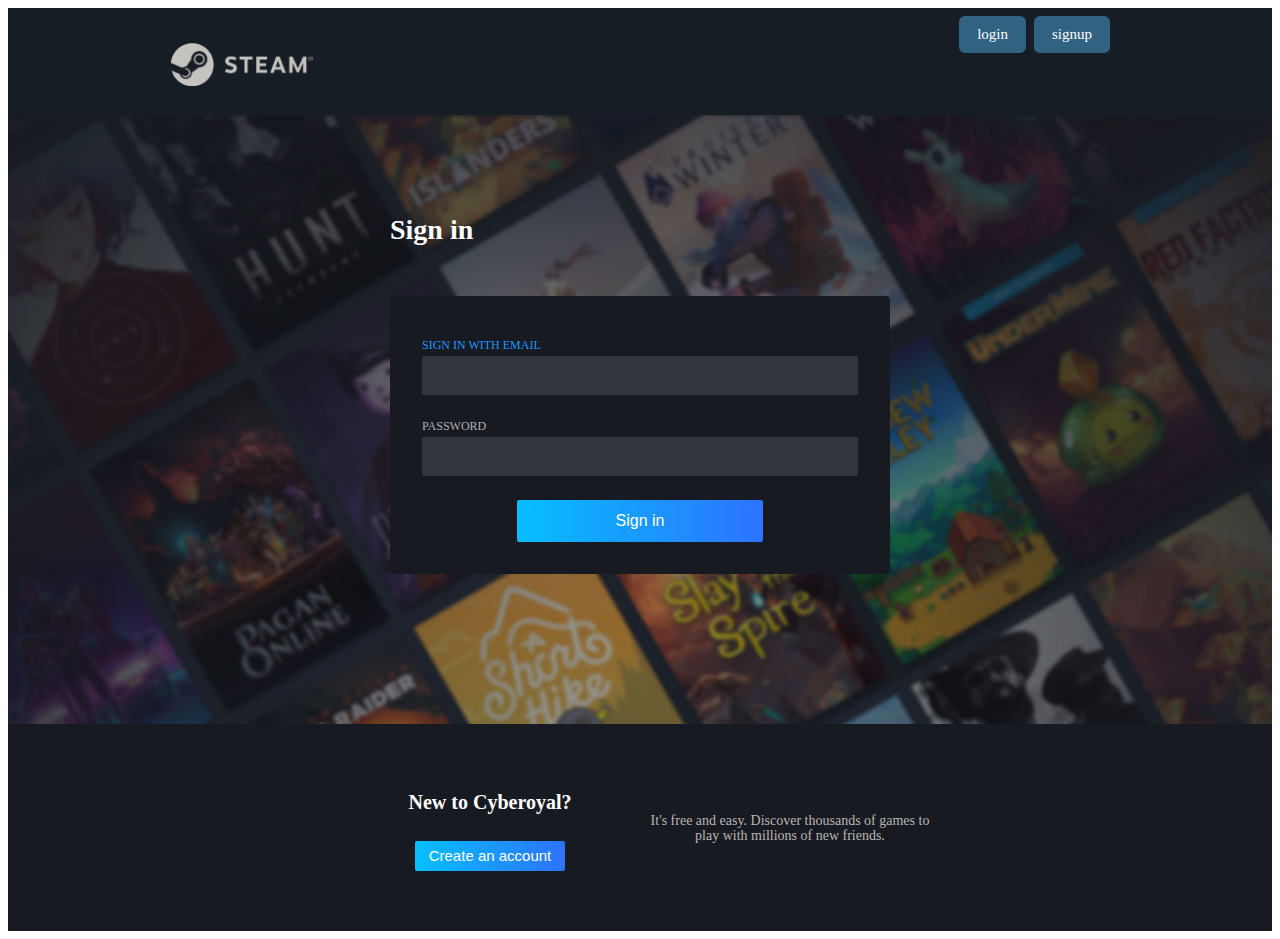
==== commit 21c5b08f: "Change footer in some pages" ====
--- a/cart.html
+++ b/cart.html
@@ -129,6 +129,13 @@
         </div>
       </div>
     </main>
+
+    <footer>
+      <p>
+        © Cyberoyal Corporation. All rights reserved. All trademarks are property of
+        their respective owners in Vietnam and other countries.
+      </p>
+    </footer>
     <script src="./assets/src/cart.js" type="module"></script>
   </body>
 </html>
--- a/assets/styles/cart-style.css
+++ b/assets/styles/cart-style.css
@@ -725,4 +725,17 @@
     margin: 15px;
     padding: 5px 25px;
     background-color: #ffffff;
+}
+
+footer {
+    right: 0;
+    left: 0;
+    height: 100px;
+    display: flex;
+    justify-content: center;
+    align-items: center;
+    background-color: rgb(23, 26, 33);
+    position: absolute;
+    color: #8f98a0;
+    margin-top: 100px;
 }